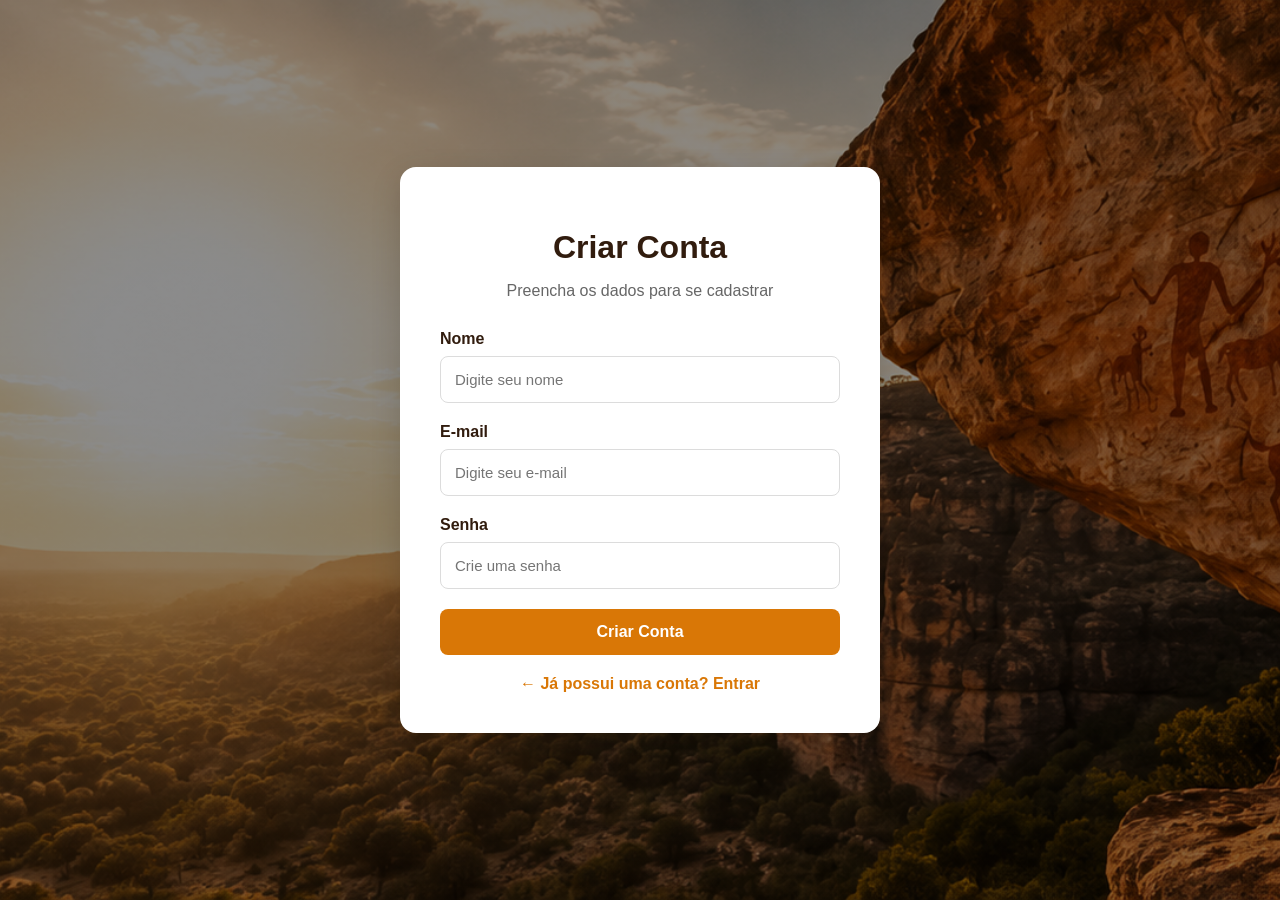
==== src/cadastro.html @ 0c773943 "Adiciona páginas de login e cadastro e atualiza a home" ====
<!DOCTYPE html>
<html lang="pt-BR">
<head>
    <meta charset="UTF-8">
    <meta name="viewport" content="width=device-width, initial-scale=1.0">
    <title>Criar Conta - Serra da Capivara Experience</title>
    <link rel="stylesheet" href="./assets/styles/login.css">
</head>
<body>

    <div class="login-container">
        <h1>Criar Conta</h1>
        <p>Preencha os dados para se cadastrar</p>

        <form>
            <div class="campo">
                <label for="nome">Nome</label>
                <input type="text" id="nome" placeholder="Digite seu nome" required>
            </div>

            <div class="campo">
                <label for="email">E-mail</label>
                <input type="email" id="email" placeholder="Digite seu e-mail" required>
            </div>

            <div class="campo">
                <label for="senha">Senha</label>
                <input type="password" id="senha" placeholder="Crie uma senha" required>
            </div>

            <button type="submit" class="btn-login">
                Criar Conta
            </button>
        </form>

        <a href="./login.html" class="voltar">
            ← Já possui uma conta? Entrar
        </a>
    </div>

</body>
</html>
---- src/assets/styles/login.css ----
body {
    min-height: 100vh;
    margin: 0;
    display: flex;
    justify-content: center;
    align-items: center;
    background: linear-gradient(
            rgba(0, 0, 0, 0.45),
            rgba(0, 0, 0, 0.45)
        ),
        url('../images/background-xp-capivara.png')
        no-repeat center center/cover;
    font-family: Arial, sans-serif;
}

.login-container {
    width: 100%;
    max-width: 400px;
    background-color: #ffffff;
    padding: 40px;
    border-radius: 16px;
    box-shadow: 0 10px 30px rgba(0, 0, 0, 0.15);
}

.login-container h1 {
    text-align: center;
    color: #311c0e;
    margin-bottom: 10px;
}

.login-container p {
    text-align: center;
    color: #666;
    margin-bottom: 30px;
}

.campo {
    margin-bottom: 20px;
}

.campo label {
    display: block;
    margin-bottom: 8px;
    font-weight: 600;
    color: #311c0e;
}

.campo input {
    width: 100%;
    padding: 14px;
    border: 1px solid #dcdcdc;
    border-radius: 8px;
    font-size: 15px;
    box-sizing: border-box;
}

.campo input:focus {
    outline: none;
    border-color: #d97706;
}

.btn-login {
    width: 100%;
    padding: 14px;
    background-color: #d97706;
    color: #ffffff;
    border: none;
    border-radius: 8px;
    font-size: 16px;
    font-weight: bold;
    cursor: pointer;
}

.btn-login:hover {
    background-color: #b45309;
}

.voltar {
    display: block;
    text-align: center;
    margin-top: 20px;
    color: #d97706;
    text-decoration: none;
    font-weight: 600;
}
.cadastro {
    text-align: center;
    margin-top: 20px;
    color: #666;
}

.cadastro a {
    color: #d97706;
    text-decoration: none;
    font-weight: 600;
}

.cadastro a:hover {
    text-decoration: underline;
}
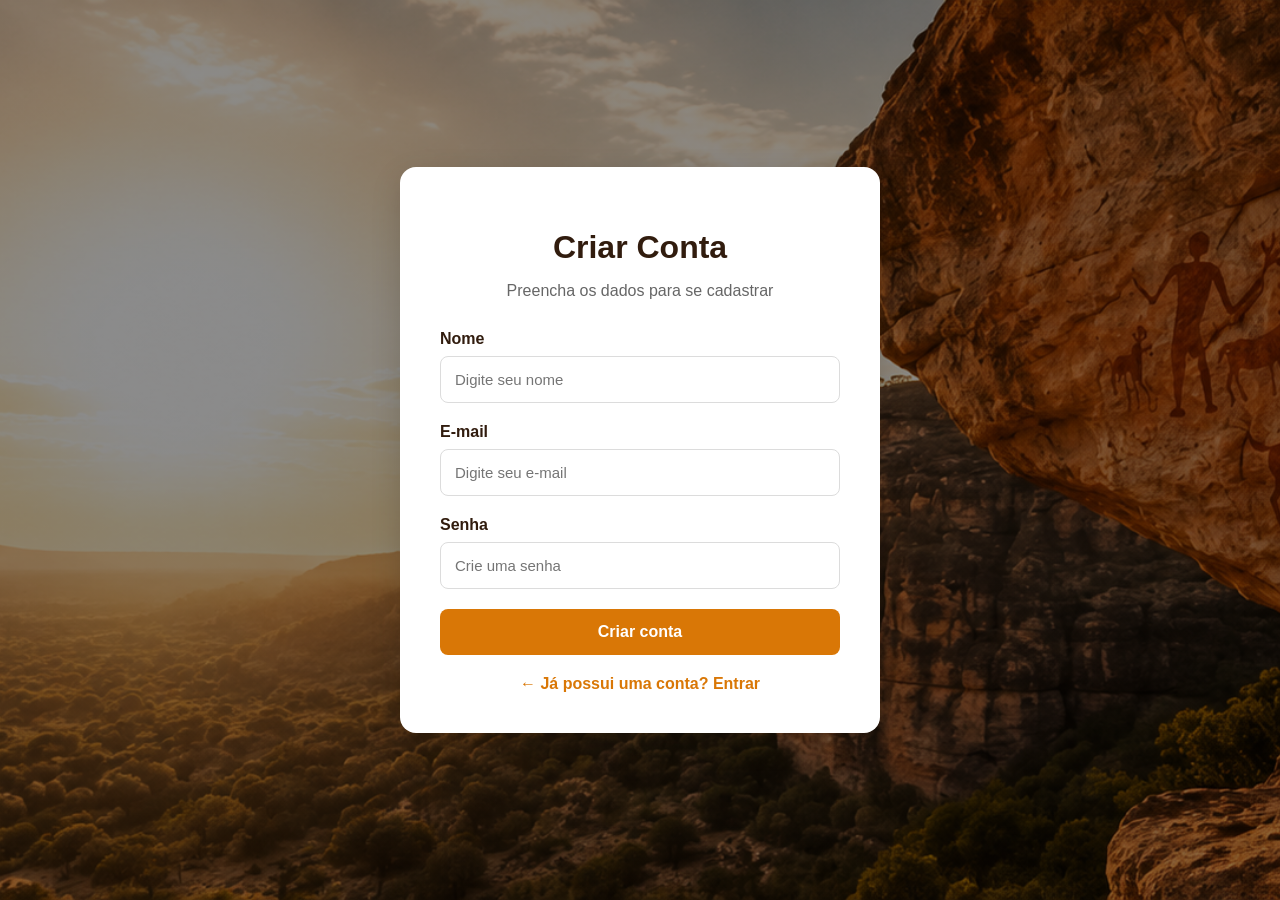
==== commit e2640551: "feat: ajustando registro" ====
--- a/src/cadastro.html
+++ b/src/cadastro.html
@@ -28,9 +28,7 @@
                 <input type="password" id="senha" placeholder="Crie uma senha" required>
             </div>
 
-            <button type="submit" class="btn-login">
-                Criar Conta
-            </button>
+            <a href="./home.html" class="btn-login"> Criar conta </a>
         </form>
 
         <a href="./login.html" class="voltar">
--- a/src/assets/styles/login.css
+++ b/src/assets/styles/login.css
@@ -60,15 +60,18 @@
 }
 
 .btn-login {
+    display: flex;
+    justify-content: center;
+    align-items: center;
     width: 100%;
     padding: 14px;
     background-color: #d97706;
     color: #ffffff;
-    border: none;
     border-radius: 8px;
     font-size: 16px;
     font-weight: bold;
-    cursor: pointer;
+    text-decoration: none;
+    box-sizing: border-box;
 }
 
 .btn-login:hover {
